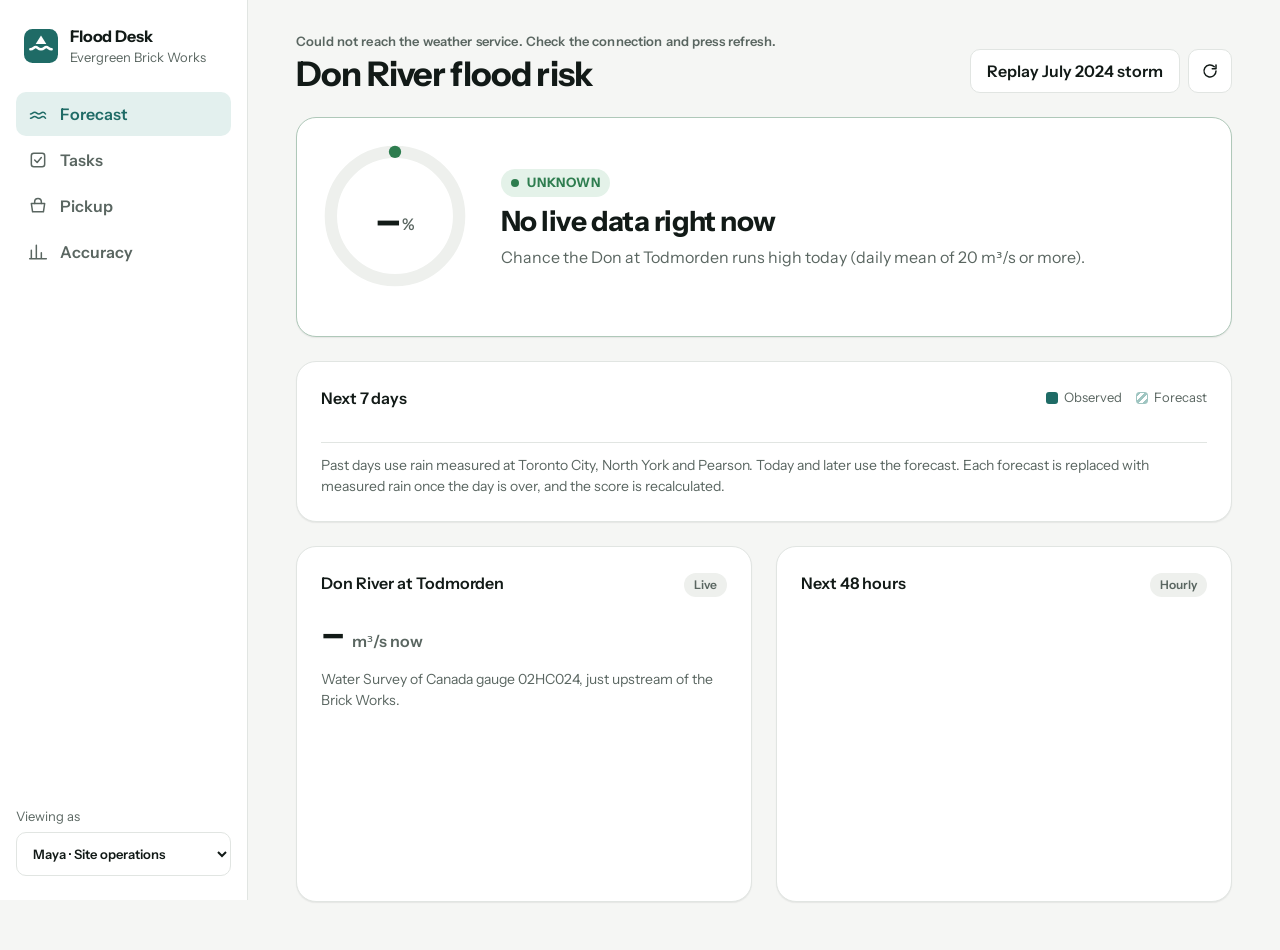
==== app/index.html @ 87faeca7 "WIP: 48-hour target" ====
<!doctype html>
<html lang="en">
<head>
<meta charset="utf-8">
<meta name="viewport" content="width=device-width,initial-scale=1,viewport-fit=cover">
<title>Brick Works Flood Desk</title>
<meta name="description" content="Live Don River flood risk for Evergreen Brick Works, the daily flood protocol for staff, vendors, event clients and visitors, and the Fold-Out Market pickup.">
<meta name="theme-color" content="#f5f6f4" media="(prefers-color-scheme: light)">
<meta name="theme-color" content="#0f1513" media="(prefers-color-scheme: dark)">
<link rel="preload" href="fonts/instrument-sans-400.woff2" as="font" type="font/woff2" crossorigin>
<link rel="preload" href="fonts/instrument-sans-600.woff2" as="font" type="font/woff2" crossorigin>
<link rel="icon" href="data:image/svg+xml,%3Csvg xmlns='http://www.w3.org/2000/svg' viewBox='0 0 32 32'%3E%3Crect width='32' height='32' rx='8' fill='%231f6b66'/%3E%3Cpath d='M6 19c3 0 3-2 5-2s2 2 5 2 3-2 5-2 2 2 5 2' stroke='white' stroke-width='2.4' fill='none' stroke-linecap='round'/%3E%3Cpath d='M16 6l5 8h-10z' fill='white'/%3E%3C/svg%3E">
<link rel="stylesheet" href="styles.css">
</head>
<body>
<a class="skip" href="#main">Skip to content</a>

<div class="shell">
  <aside class="rail" aria-label="Primary">
    <div class="brand">
      <svg viewBox="0 0 32 32" aria-hidden="true"><rect width="32" height="32" rx="8"/><path d="M6 19c3 0 3-2 5-2s2 2 5 2 3-2 5-2 2 2 5 2"/><path class="peak" d="M16 6l5 8h-10z"/></svg>
      <div><strong>Flood Desk</strong><span>Evergreen Brick Works</span></div>
    </div>
    <nav class="tabs" role="tablist" aria-label="Sections">
      <button role="tab" id="tab-forecast" aria-controls="view-forecast" aria-selected="true" data-view="forecast">
        <svg viewBox="0 0 24 24" aria-hidden="true"><path d="M3 17c2.5 0 2.5-2 5-2s2.5 2 5 2 2.5-2 5-2 2.5 2 3 2"/><path d="M3 12c2.5 0 2.5-2 5-2s2.5 2 5 2 2.5-2 5-2 2.5 2 3 2"/></svg>
        <span>Forecast</span></button>
      <button role="tab" id="tab-tasks" aria-controls="view-tasks" aria-selected="false" data-view="tasks">
        <svg viewBox="0 0 24 24" aria-hidden="true"><rect x="4" y="4" width="16" height="16" rx="3"/><path d="M8 12l3 3 5-6"/></svg>
        <span>Tasks</span><em class="count" id="taskCount" hidden></em></button>
      <button role="tab" id="tab-pickup" aria-controls="view-pickup" aria-selected="false" data-view="pickup">
        <svg viewBox="0 0 24 24" aria-hidden="true"><path d="M4 9h16l-1.5 10h-13z"/><path d="M8 9V7a4 4 0 0 1 8 0v2"/></svg>
        <span>Pickup</span></button>
      <button role="tab" id="tab-model" aria-controls="view-model" aria-selected="false" data-view="model">
        <svg viewBox="0 0 24 24" aria-hidden="true"><path d="M4 20V10M10 20V4M16 20v-7M22 20H2"/></svg>
        <span>Accuracy</span></button>
    </nav>
    <div class="rail-foot">
      <label class="who" for="role"><span>Viewing as</span>
        <select id="role">
          <option value="maya">Maya · Site operations</option>
          <option value="aisha">Aisha · Market vendor</option>
          <option value="marcus">Marcus · Events</option>
          <option value="daniel">Daniel · Visitor</option>
        </select>
      </label>
    </div>
  </aside>

  <main id="main">
    <header class="top">
      <div>
        <p class="eyebrow" id="asOf">Loading live data…</p>
        <h1 id="viewTitle">Don River flood risk</h1>
      </div>
      <label class="mobile-role" for="roleM">Viewing as
        <select id="roleM">
          <option value="maya">Maya · Staff</option>
          <option value="aisha">Aisha · Vendor</option>
          <option value="marcus">Marcus · Events</option>
          <option value="daniel">Daniel · Visitor</option>
        </select>
      </label>
      <div class="top-actions">
        <button class="btn quiet" id="replay" type="button" aria-pressed="false">Replay July 2024 storm</button>
        <button class="btn quiet icon" id="refresh" type="button" aria-label="Refresh data">
          <svg viewBox="0 0 24 24" aria-hidden="true"><path d="M20 12a8 8 0 1 1-2.3-5.6M20 4v5h-5"/></svg></button>
      </div>
    </header>

    <!-- FORECAST -->
    <section class="view" id="view-forecast" role="tabpanel" aria-labelledby="tab-forecast">
      <div class="status card" id="status" data-level="normal" aria-live="polite">
        <div class="status-main">
          <div class="dial" aria-hidden="true">
            <svg viewBox="0 0 120 120"><circle class="track" cx="60" cy="60" r="52"/><circle class="arc" id="dialArc" cx="60" cy="60" r="52" pathLength="100"/></svg>
            <div class="dial-num"><strong id="pctToday">–</strong><span>%</span></div>
          </div>
          <div class="status-copy">
            <p class="level-chip"><span class="dot"></span><span id="levelName">Checking</span></p>
            <h2 id="headline">Reading the river and the sky…</h2>
            <p id="subline" class="muted">Chance the Don at Todmorden runs high today (daily mean of 20 m³/s or more).</p>
          </div>
        </div>
        <ul class="drivers" id="drivers" aria-label="What is driving today's risk"></ul>
      </div>

      <div class="card">
        <div class="card-head">
          <h3>Next 7 days</h3>
          <p class="legend"><span class="key obs"></span>Observed <span class="key fc"></span>Forecast</p>
        </div>
        <div class="days" id="days" role="list"></div>
        <p class="note">Past days use rain measured at Toronto City, North York and Pearson. Today and later use the forecast. Each forecast is replaced with measured rain once the day is over, and the score is recalculated.</p>
      </div>

      <div class="grid2">
        <div class="card">
          <div class="card-head"><h3>Don River at Todmorden</h3><span class="tag" id="gaugeTag">Live</span></div>
          <div class="metric"><strong id="flowNow">–</strong><span>m³/s now</span></div>
          <p class="muted small" id="flowSub">Water Survey of Canada gauge 02HC024, just upstream of the Brick Works.</p>
          <div class="chart" id="gaugeChart" role="img" aria-label="River flow over the last 7 days"></div>
        </div>
        <div class="card">
          <div class="card-head"><h3>Next 48 hours</h3><span class="tag">Hourly</span></div>
          <div class="chart tall" id="hourChart" role="img" aria-label="Hourly rain and humidity for the next 48 hours"></div>
          <p class="muted small" id="humidityNote"></p>
        </div>
      </div>
    </section>

    <!-- TASKS -->
    <section class="view" id="view-tasks" role="tabpanel" aria-labelledby="tab-tasks" hidden>
      <div class="card persona" id="persona"></div>
      <div class="card">
        <div class="card-head"><h3 id="todayTitle">Today</h3><span class="level-chip small" id="todayChip"><span class="dot"></span><span></span></span></div>
        <ol class="tasklist" id="todayTasks"></ol>
        <p class="note" id="taskNote"></p>
      </div>
      <div class="card">
        <div class="card-head"><h3>The week ahead</h3><p class="muted small">Levels follow the forecast and change as it does.</p></div>
        <ol class="week" id="week"></ol>
      </div>
      <details class="card">
        <summary><h3>Full protocol, all roles</h3></summary>
        <div class="matrix" id="matrix"></div>
      </details>
    </section>

    <!-- PICKUP -->
    <section class="view" id="view-pickup" role="tabpanel" aria-labelledby="tab-pickup" hidden>
      <div class="card pickup-head">
        <div>
          <p class="eyebrow">Fold-Out Garden Market</p>
          <h2>Pickup at Copp Hall</h2>
          <p class="muted">159 Roxborough Drive · west entrance lift · backups: Yorkminster Park Baptist, Church of the Redeemer</p>
        </div>
        <div class="stockbox"><strong id="available">0</strong><span>packets ready</span><p class="pill" id="phase">Waiting for staff</p></div>
      </div>
      <ol class="steps" id="steps">
        <li>Staff approve the site</li><li>Vendor opens the stall</li><li>Customer reserves</li><li>Vendor hands over</li>
      </ol>
      <div class="card" id="pickupPanel"></div>
      <output id="message" class="toast" role="status" aria-live="polite"></output>
      <p class="note">Rehearsal mode: stock and holds live in this browser and sync across its tabs. Hours and host are proposals. Evergreen stays in charge of closures and re-entry.</p>
    </section>

    <!-- MODEL -->
    <section class="view" id="view-model" role="tabpanel" aria-labelledby="tab-model" hidden>
      <div class="card">
        <div class="card-head"><h3>How good is the forecast?</h3><span class="tag">Tested on 2020 to 2023, unseen in training</span></div>
        <div class="scores">
          <div><strong>20 of 20</strong><span>high-water events flagged at Watch or above, a day ahead or on the day</span></div>
          <div><strong>4.8</strong><span>false-alarm Watch days a year</span></div>
          <div><strong>15 of 20</strong><span>events reached Warning, with 1.3 false-alarm days a year</span></div>
          <div><strong>0.975</strong><span>ranking score (AUC). 1.0 is perfect, 0.5 is a coin flip</span></div>
        </div>
        <p class="note">Plain day-by-day accuracy is 99.0%, but a model that never warns scores 98.4% because high water is rare. That is why the event counts above are the honest measure.</p>
      </div>

      <div class="card">
        <div class="card-head"><h3>Does the 75% humidity rule work?</h3><span class="tag warn">No, not on its own</span></div>
        <div class="tablewrap"><table class="cmp">
          <thead><tr><th scope="col">Signal</th><th scope="col">High-water days caught</th><th scope="col">False alarms</th><th scope="col">Days right</th></tr></thead>
          <tbody>
            <tr><th scope="row">Humidity over 75%</th><td>24 of 24</td><td>1,276</td><td>12.7%</td></tr>
            <tr><th scope="row">Humidity over 80%</th><td>24 of 24</td><td>1,166</td><td>20.2%</td></tr>
            <tr><th scope="row">Over 75% in the 5 h before rain</th><td>22 of 24</td><td>352</td><td>75.8%</td></tr>
            <tr><th scope="row">20 mm of rain or more</th><td>11 of 24</td><td>15</td><td>98.1%</td></tr>
            <tr class="best"><th scope="row">This model (alert at 33%)</th><td>18 of 24</td><td>8</td><td>99.0%</td></tr>
          </tbody>
        </table></div>
        <p class="note">Toronto's humidity passes 75% on about 9 days in 10, flood or not, so the rule warns almost every day. Humidity in the hours before rain does carry a little signal, and the model keeps it as one input. Rain, the rain of the last few days and snowmelt do most of the work.</p>
      </div>

      <div class="card">
        <div class="card-head"><h3>Last 30 days: model against the river</h3><span class="tag">Live check</span></div>
        <div class="chart tall" id="hindcastChart" role="img" aria-label="Model risk and river flow for the last 30 days"></div>
        <p class="muted small" id="hindcastNote"></p>
      </div>

      <div class="card">
        <div class="card-head"><h3>Forecast log</h3><span class="tag">This device</span></div>
        <p class="muted small">Each visit saves the forecast for the days ahead. When a day passes, its measured rain replaces the forecast and the river's real reading is filled in.</p>
        <div class="tablewrap"><table class="cmp" id="ledger"><thead><tr><th scope="col">Day</th><th scope="col">First forecast</th><th scope="col">With measured rain</th><th scope="col">River (daily mean)</th></tr></thead><tbody></tbody></table></div>
      </div>

      <details class="card">
        <summary><h3>Method and limits</h3></summary>
        <div class="prose">
          <p><b>Question.</b> Will the Don at Todmorden (gauge 02HC024) average 20 m³/s or more today? That level was reached on 178 days from 2000 to 2023, about 7 a year. The July 2013 flood averaged 53 m³/s.</p>
          <p><b>Inputs.</b> Today's rain and the two days before, a 0.85-per-day fading total of past rain (how soaked the ground is), heaviest hourly rain, snowmelt, warmth, peak humidity, humidity in the 5 hours before the heaviest rain, pressure swing and season.</p>
          <p><b>Data.</b> Rain from Environment Canada stations (Toronto City, North York, Pearson). Other weather from the Open-Meteo archive. River flow from the Water Survey of Canada. All free, no keys.</p>
          <p><b>Training.</b> Logistic regression trained on 2000 to 2015, alert levels picked on 2016 to 2019, scored once on 2020 to 2023. The shipped version is refit on 2000 to 2023. Retrain with <code>node model/train.mjs</code>.</p>
          <p><b>After 2023.</b> Official daily flows stop at 2023, so later floods were checked by hand: 16 July 2024 scored 94% (Warning), 17 August 2024 scored 21% (Watch) and 2 September 2026 scored 20% (Watch, borderline).</p>
          <p><b>Limits.</b> A forecast is only as good as tomorrow's rain forecast, and summer cloudbursts are the hardest to forecast. The model works by day, so it cannot promise a 5-hour lead on its own. Pair it with the live gauge card, and treat Watch as "get ready".</p>
        </div>
      </details>
    </section>
  </main>
</div>

<script type="module" src="app.js"></script>
</body>
</html>
---- app/styles.css ----
@font-face{font-family:"Instrument Sans";src:url(fonts/instrument-sans-400.woff2) format("woff2");font-weight:400;font-display:swap}
@font-face{font-family:"Instrument Sans";src:url(fonts/instrument-sans-600.woff2) format("woff2");font-weight:500 600;font-display:swap}
@font-face{font-family:"Instrument Sans";src:url(fonts/instrument-sans-700.woff2) format("woff2");font-weight:700;font-display:swap}

:root{
  --bg:#f5f6f4; --surface:#ffffff; --sunk:#eef0ed; --ink:#121a17; --muted:#5a6661; --faint:#8a948f; --line:#e1e5e2;
  --accent:#1f6b66; --accent-ink:#fff; --accent-soft:#e3f0ee;
  --normal:#2e7d4f; --normal-soft:#e4f2e9;
  --watch:#a8650a; --watch-soft:#fbefd9;
  --warning:#c2410c; --warning-soft:#fde6d8;
  --flood:#b42318; --flood-soft:#fbe1de;
  --recovery:#3b5bab; --recovery-soft:#e4e9f7;
  --obs:#1f6b66; --fc:#9fc5c1;
  --font:"Instrument Sans",ui-sans-serif,system-ui,-apple-system,"Segoe UI",sans-serif;
  --s1:4px;--s2:8px;--s3:12px;--s4:16px;--s5:24px;--s6:32px;--s7:48px;
  --r-sm:8px; --r:14px; --r-lg:20px;
  --shadow:0 1px 2px rgb(16 24 20 / .04), 0 1px 1px rgb(16 24 20 / .03);
  --ease:cubic-bezier(.22,.8,.24,1); --fast:160ms; --mid:260ms; --slow:700ms;
  color-scheme:light;
}
@media (prefers-color-scheme:dark){:root:not([data-theme=light]){
  --bg:#0f1513; --surface:#161e1b; --sunk:#1c2522; --ink:#e9eeec; --muted:#a3afaa; --faint:#75817c; --line:#26312d;
  --accent:#5fb3ab; --accent-ink:#06201d; --accent-soft:#17312e;
  --normal:#5cc287; --normal-soft:#15291e; --watch:#e5a23d; --watch-soft:#2e2310;
  --warning:#f08a55; --warning-soft:#32190d; --flood:#f2726a; --flood-soft:#341513; --recovery:#8ea8f0; --recovery-soft:#181f35;
  --obs:#5fb3ab; --fc:#2f5552; --shadow:none; color-scheme:dark;
}}
:root[data-theme=dark]{
  --bg:#0f1513; --surface:#161e1b; --sunk:#1c2522; --ink:#e9eeec; --muted:#a3afaa; --faint:#75817c; --line:#26312d;
  --accent:#5fb3ab; --accent-ink:#06201d; --accent-soft:#17312e;
  --normal:#5cc287; --normal-soft:#15291e; --watch:#e5a23d; --watch-soft:#2e2310;
  --warning:#f08a55; --warning-soft:#32190d; --flood:#f2726a; --flood-soft:#341513; --recovery:#8ea8f0; --recovery-soft:#181f35;
  --obs:#5fb3ab; --fc:#2f5552; --shadow:none; color-scheme:dark;
}

*{box-sizing:border-box}
html{-webkit-text-size-adjust:100%}
body{margin:0;background:var(--bg);color:var(--ink);font:400 16px/1.5 var(--font);-webkit-font-smoothing:antialiased;font-feature-settings:"ss01"}
h1,h2,h3,p,ol,ul,dl,figure{margin:0;padding:0}
ol,ul{list-style:none}
button,select,input{font:inherit;color:inherit}
:focus-visible{outline:2px solid var(--accent);outline-offset:2px;border-radius:6px}
.skip{position:absolute;left:-999px;top:8px;background:var(--surface);padding:8px 12px;border-radius:8px;z-index:9}
.skip:focus{left:8px}
.muted{color:var(--muted)} .small{font-size:14px} .tnum,strong{font-variant-numeric:tabular-nums}
code{font-size:.9em;background:var(--sunk);padding:1px 6px;border-radius:6px}

/* ---------- shell ---------- */
.shell{display:grid;grid-template-columns:248px minmax(0,1fr);min-height:100vh}
.rail{position:sticky;top:0;height:100vh;display:flex;flex-direction:column;gap:var(--s5);padding:var(--s5) var(--s4);border-right:1px solid var(--line);background:var(--surface)}
.brand{display:flex;align-items:center;gap:var(--s3);padding:0 var(--s2)}
.brand svg{width:34px;height:34px;flex:none}
.brand rect{fill:var(--accent)} .brand path{fill:none;stroke:var(--accent-ink);stroke-width:2.4;stroke-linecap:round} .brand .peak{fill:var(--accent-ink);stroke:none}
.brand strong{display:block;font-size:16px;letter-spacing:-.01em} .brand span{display:block;font-size:13px;color:var(--muted)}
.tabs{display:flex;flex-direction:column;gap:2px}
.tabs button{display:flex;align-items:center;gap:var(--s3);min-height:44px;padding:0 var(--s3);border:0;background:none;border-radius:10px;cursor:pointer;color:var(--muted);font-weight:500;text-align:left;transition:background var(--fast) var(--ease),color var(--fast) var(--ease)}
.tabs button svg{width:20px;height:20px;fill:none;stroke:currentColor;stroke-width:1.8;stroke-linecap:round;stroke-linejoin:round;flex:none}
.tabs button:hover{background:var(--sunk);color:var(--ink)}
.tabs button[aria-selected=true]{background:var(--accent-soft);color:var(--accent);font-weight:600}
.tabs button:active{transform:scale(.98)}
.count{margin-left:auto;font-style:normal;font-size:12px;font-weight:700;background:var(--accent);color:var(--accent-ink);border-radius:99px;padding:1px 8px}
.rail-foot{margin-top:auto}
.who{display:grid;gap:6px;font-size:13px;color:var(--muted)}
.who select{min-height:44px;padding:0 var(--s3);border:1px solid var(--line);border-radius:10px;background:var(--surface);color:var(--ink);font-weight:500;cursor:pointer}

main{padding:var(--s6) clamp(16px,4vw,48px) var(--s7);max-width:1120px;width:100%;display:grid;gap:var(--s5);align-content:start}
.top{display:flex;align-items:flex-end;justify-content:space-between;gap:var(--s4);flex-wrap:wrap}
.eyebrow{font-size:13px;font-weight:600;color:var(--muted);letter-spacing:.01em}
h1{font-size:clamp(26px,3vw,34px);line-height:1.1;letter-spacing:-.025em;font-weight:700;margin-top:4px}
.top-actions{display:flex;gap:var(--s2)}
.view{display:grid;gap:var(--s5)}
.view[hidden]{display:none}
.view.enter{animation:enter var(--mid) var(--ease)}
@keyframes enter{from{opacity:0;transform:translateY(6px)}to{opacity:1;transform:none}}

/* ---------- buttons ---------- */
.btn{display:inline-flex;align-items:center;justify-content:center;gap:var(--s2);min-height:44px;padding:0 var(--s4);border-radius:10px;border:1px solid transparent;font-weight:600;cursor:pointer;transition:background var(--fast) var(--ease),border-color var(--fast) var(--ease),transform var(--fast) var(--ease),opacity var(--fast)}
.btn:active:not(:disabled){transform:scale(.97)}
.btn:disabled{opacity:.45;cursor:not-allowed}
.btn.primary{background:var(--accent);color:var(--accent-ink)}
.btn.primary:hover:not(:disabled){filter:brightness(1.08)}
.btn.quiet{background:var(--surface);border-color:var(--line)}
.btn.quiet:hover:not(:disabled){border-color:var(--faint)}
.btn.quiet[aria-pressed=true]{background:var(--watch-soft);border-color:var(--watch);color:var(--watch)}
.btn.icon{width:44px;padding:0}
.btn svg{width:18px;height:18px;fill:none;stroke:currentColor;stroke-width:2;stroke-linecap:round;stroke-linejoin:round}
.btn.spin svg{animation:spin 900ms linear infinite}
@keyframes spin{to{transform:rotate(360deg)}}

/* ---------- cards ---------- */
.card{background:var(--surface);border:1px solid var(--line);border-radius:var(--r-lg);padding:var(--s5);box-shadow:var(--shadow);display:grid;gap:var(--s4);min-width:0}
.card-head{display:flex;align-items:baseline;justify-content:space-between;gap:var(--s3);flex-wrap:wrap}
h2{font-size:clamp(22px,2.4vw,28px);line-height:1.15;letter-spacing:-.02em;font-weight:700}
h3{font-size:16px;font-weight:600;letter-spacing:-.005em}
.tag{font-size:12px;font-weight:600;color:var(--muted);background:var(--sunk);border-radius:99px;padding:3px 10px;white-space:nowrap}
.tag.warn{background:var(--warning-soft);color:var(--warning)}
.note{font-size:14px;color:var(--muted);border-top:1px solid var(--line);padding-top:var(--s3)}
.grid2{display:grid;grid-template-columns:repeat(2,minmax(0,1fr));gap:var(--s5)}
details.card summary{cursor:pointer;list-style:none;display:flex;align-items:center;justify-content:space-between;min-height:28px}
details.card summary::-webkit-details-marker{display:none}
details.card summary::after{content:"";width:9px;height:9px;border-right:2px solid var(--muted);border-bottom:2px solid var(--muted);transform:rotate(45deg);transition:transform var(--fast) var(--ease);margin-right:4px}
details[open].card summary::after{transform:rotate(225deg)}

/* ---------- status hero ---------- */
.status{--lv:var(--normal);--lv-soft:var(--normal-soft);border-color:color-mix(in srgb,var(--lv) 28%,var(--line))}
.status[data-level=watch]{--lv:var(--watch);--lv-soft:var(--watch-soft)}
.status[data-level=warning]{--lv:var(--warning);--lv-soft:var(--warning-soft)}
.status[data-level=flood]{--lv:var(--flood);--lv-soft:var(--flood-soft)}
.status[data-level=recovery]{--lv:var(--recovery);--lv-soft:var(--recovery-soft)}
.status-main{display:flex;align-items:center;gap:clamp(16px,3vw,32px)}
.dial{position:relative;width:clamp(112px,16vw,148px);aspect-ratio:1;flex:none}
.dial svg{width:100%;height:100%;transform:rotate(-90deg)}
.dial circle{fill:none;stroke-width:10}
.dial .track{stroke:var(--sunk)}
.dial .arc{stroke:var(--lv);stroke-linecap:round;stroke-dasharray:0 100;transition:stroke-dasharray 1100ms var(--ease),stroke var(--mid)}
.dial-num{position:absolute;inset:0;display:flex;align-items:center;justify-content:center;gap:1px}
.dial-num strong{font-size:clamp(34px,4.6vw,44px);font-weight:700;letter-spacing:-.04em;line-height:1}
.dial-num span{font-size:16px;font-weight:600;color:var(--muted);margin-top:10px}
.status-copy{display:grid;gap:var(--s2);min-width:0}
.level-chip{display:inline-flex;align-items:center;gap:8px;justify-self:start;font-size:13px;font-weight:700;text-transform:uppercase;letter-spacing:.06em;color:var(--lv);background:var(--lv-soft);padding:4px 10px;border-radius:99px}
.level-chip .dot{width:8px;height:8px;border-radius:50%;background:currentColor}
.status[data-level=warning] .level-chip .dot,.status[data-level=flood] .level-chip .dot{animation:pulse 1.6s var(--ease) infinite}
@keyframes pulse{50%{opacity:.35}}
.level-chip.small{font-size:12px}
.drivers{display:flex;flex-wrap:wrap;gap:var(--s2)}
.drivers li{display:flex;gap:6px;align-items:baseline;font-size:14px;background:var(--sunk);border-radius:10px;padding:6px 12px}
.drivers b{font-weight:600}
.drivers .up{color:var(--lv)}

/* ---------- days strip ---------- */
.days{display:grid;grid-template-columns:repeat(var(--n,10),minmax(0,1fr));gap:var(--s2)}
.day{display:grid;gap:6px;justify-items:center;padding:var(--s3) 4px;border-radius:12px;text-align:center;min-width:0;border:1px solid transparent}
.day.today{background:var(--accent-soft);border-color:color-mix(in srgb,var(--accent) 30%,transparent)}
.day .dow{font-size:13px;font-weight:600}
.day .date{font-size:12px;color:var(--muted)}
.bar{position:relative;width:min(28px,70%);height:84px;background:var(--sunk);border-radius:8px;overflow:hidden}
.bar i{position:absolute;left:0;right:0;bottom:0;border-radius:8px;background:var(--obs);transform-origin:bottom;transform:scaleY(0);transition:transform var(--slow) var(--ease);height:100%}
.day.fc .bar i{background:repeating-linear-gradient(-45deg,var(--fc) 0 4px,color-mix(in srgb,var(--fc) 60%,transparent) 4px 8px)}
.bar i[data-lv=watch]{background:var(--watch)!important}
.bar i[data-lv=warning]{background:var(--warning)!important}
.day .pct{font-size:14px;font-weight:700}
.day .rain{font-size:12px;color:var(--muted);white-space:nowrap}
.legend{display:flex;align-items:center;gap:6px;font-size:13px;color:var(--muted)}
.key{display:inline-block;width:12px;height:12px;border-radius:3px;margin-left:8px}
.key.obs{background:var(--obs)} .key.fc{background:repeating-linear-gradient(-45deg,var(--fc) 0 3px,transparent 3px 6px);border:1px solid var(--fc)}

/* ---------- metric & charts ---------- */
.metric{display:flex;align-items:baseline;gap:var(--s2)}
.metric strong{font-size:40px;font-weight:700;letter-spacing:-.03em;line-height:1}
.metric span{color:var(--muted);font-weight:500}
.chart{width:100%;height:150px}
.chart.tall{height:190px}
.chart svg{width:100%;height:100%;overflow:visible}
.chart text{font:500 11px var(--font);fill:var(--faint)}
.chart .grid{stroke:var(--line);stroke-width:1}
.chart .line{fill:none;stroke:var(--accent);stroke-width:2;stroke-linejoin:round}
.chart .area{fill:var(--accent);opacity:.12}
.chart .thr{stroke:var(--warning);stroke-dasharray:4 4;stroke-width:1.5}
.chart .thrlabel{fill:var(--warning)}
.chart .rainbar{fill:var(--obs)}
.chart .rh{fill:none;stroke:var(--watch);stroke-width:2}
.chart .band{fill:var(--watch);opacity:.08}
.chart .now{stroke:var(--ink);stroke-width:1;opacity:.35}
.chart .risk{fill:none;stroke:var(--warning);stroke-width:2}
.chart .hit{fill:var(--flood)}

/* ---------- tasks ---------- */
.persona{grid-template-columns:auto 1fr;align-items:center}
.avatar{width:56px;height:56px;border-radius:50%;display:grid;place-items:center;font-weight:700;font-size:20px;background:var(--accent-soft);color:var(--accent)}
.persona h2{font-size:22px}
.needs{display:flex;flex-wrap:wrap;gap:6px;margin-top:var(--s2);grid-column:1/-1}
.needs li{font-size:13px;background:var(--sunk);border-radius:99px;padding:4px 10px;color:var(--muted)}
.tasklist{display:grid}
.task{display:grid;grid-template-columns:auto 72px 1fr;gap:var(--s3);align-items:start;padding:var(--s3) 0;border-top:1px solid var(--line)}
.task:first-child{border-top:0}
.task input{appearance:none;width:22px;height:22px;margin:1px 0 0;border:1.5px solid var(--faint);border-radius:7px;cursor:pointer;display:grid;place-items:center;transition:background var(--fast),border-color var(--fast)}
.task input::after{content:"";width:6px;height:11px;border:solid var(--accent-ink);border-width:0 2px 2px 0;transform:rotate(45deg) scale(0);margin-top:-2px;transition:transform var(--fast) var(--ease)}
.task input:checked{background:var(--accent);border-color:var(--accent)}
.task input:checked::after{transform:rotate(45deg) scale(1)}
.task .when{font-size:13px;font-weight:600;color:var(--muted);padding-top:1px}
.task label{cursor:pointer}
.task.done label{color:var(--faint);text-decoration:line-through;text-decoration-color:var(--line)}
.task .owner{font-size:12px;font-weight:600;color:var(--accent);display:block}
.week{display:grid;gap:2px}
.week li{display:grid;grid-template-columns:110px 96px 1fr;gap:var(--s3);align-items:baseline;padding:var(--s3) 0;border-top:1px solid var(--line);font-size:15px}
.week li:first-child{border-top:0}
.week .lv{font-size:12px;font-weight:700;text-transform:uppercase;letter-spacing:.05em}
.lv-normal{color:var(--normal)} .lv-watch{color:var(--watch)} .lv-warning{color:var(--warning)} .lv-flood{color:var(--flood)} .lv-recovery{color:var(--recovery)}
.matrix{display:grid;gap:var(--s5);padding-top:var(--s4)}
.matrix section{display:grid;gap:var(--s2)}
.matrix h4{margin:0;font-size:14px;text-transform:uppercase;letter-spacing:.05em}
.matrix dl{display:grid;grid-template-columns:120px 1fr;gap:6px var(--s3);font-size:14px}
.matrix dt{font-weight:600}
.matrix dd{margin:0;color:var(--muted)}
.matrix dd p+p{margin-top:4px}

/* ---------- pickup ---------- */
.pickup-head{grid-template-columns:1fr auto;align-items:center}
.stockbox{text-align:right;display:grid;justify-items:end;gap:4px}
.stockbox strong{font-size:56px;font-weight:700;letter-spacing:-.04em;line-height:.9}
.stockbox strong.tick{animation:tick 500ms var(--ease)}
@keyframes tick{from{transform:translateY(-8px);opacity:.3}}
.stockbox span{font-size:14px;color:var(--muted)}
.pill{font-size:13px;font-weight:600;border-radius:99px;padding:4px 10px;background:var(--sunk);color:var(--muted)}
.pill[data-phase=open]{background:var(--normal-soft);color:var(--normal)}
.pill[data-phase=paused]{background:var(--watch-soft);color:var(--watch)}
.steps{display:grid;grid-template-columns:repeat(4,1fr);gap:var(--s2);counter-reset:s}
.steps li{counter-increment:s;font-size:14px;font-weight:500;color:var(--muted);padding:var(--s3);border-radius:12px;background:var(--surface);border:1px solid var(--line);display:flex;gap:8px;align-items:center}
.steps li::before{content:counter(s);display:grid;place-items:center;width:24px;height:24px;flex:none;border-radius:50%;background:var(--sunk);font-weight:700;font-size:13px}
.steps li.done{color:var(--ink)} .steps li.done::before{background:var(--accent);color:var(--accent-ink);content:"✓"}
.steps li.now{border-color:var(--accent);color:var(--ink)}
.field{display:grid;gap:6px;font-size:14px;font-weight:600}
.field input{min-height:44px;padding:0 var(--s3);border:1px solid var(--line);border-radius:10px;background:var(--surface);font-weight:500;max-width:240px}
.field input:focus-visible{border-color:var(--accent)}
.checks{border:0;padding:0;margin:0;display:grid;gap:var(--s2)}
.checks legend{font-size:14px;font-weight:600;margin-bottom:var(--s2)}
.checks label,.inline{display:flex;align-items:center;gap:var(--s3);min-height:36px;cursor:pointer}
.checks input,.inline input{width:20px;height:20px;accent-color:var(--accent)}
.row{display:flex;flex-wrap:wrap;gap:var(--s3);align-items:end}
.sub{border-top:1px solid var(--line);padding-top:var(--s4);display:grid;gap:var(--s3)}
.hint{font-size:14px;color:var(--muted);min-height:1.5em}
.ticket{border:1.5px dashed var(--accent);border-radius:14px;padding:var(--s4);display:grid;gap:4px;background:var(--accent-soft)}
.ticket strong{font-size:30px;letter-spacing:.12em;font-weight:700}
.toast{display:block;min-height:1.5em;font-weight:600;color:var(--accent)}
.banner{display:flex;gap:var(--s3);align-items:center;background:var(--warning-soft);color:var(--warning);border-radius:12px;padding:var(--s3) var(--s4);font-size:14px;font-weight:600}

/* ---------- model ---------- */
.scores{display:grid;grid-template-columns:repeat(4,minmax(0,1fr));gap:var(--s4)}
.scores div{display:grid;gap:4px;align-content:start}
.scores strong{font-size:30px;font-weight:700;letter-spacing:-.03em;line-height:1.1}
.scores span{font-size:14px;color:var(--muted)}
.tablewrap{overflow-x:auto;margin:0 calc(var(--s5) * -1);padding:0 var(--s5)}
.cmp{width:100%;border-collapse:collapse;font-size:14px;min-width:460px}
.cmp th,.cmp td{text-align:left;padding:10px 12px 10px 0;border-bottom:1px solid var(--line);font-variant-numeric:tabular-nums}
.cmp thead th{font-size:12px;color:var(--muted);font-weight:600;text-transform:uppercase;letter-spacing:.04em}
.cmp tbody th{font-weight:500}
.cmp tr.best th,.cmp tr.best td{font-weight:700;color:var(--accent)}
.prose{display:grid;gap:var(--s3);padding-top:var(--s4);font-size:15px;max-width:72ch}
.prose b{font-weight:600}

/* ---------- small screens ---------- */
@media (max-width:900px){
  .shell{grid-template-columns:1fr}
  .rail{position:fixed;inset:auto 0 0 0;height:auto;flex-direction:row;padding:6px 8px calc(6px + env(safe-area-inset-bottom));border-right:0;border-top:1px solid var(--line);z-index:5;background:color-mix(in srgb,var(--surface) 92%,transparent);backdrop-filter:blur(12px)}
  .brand,.rail-foot{display:none}
  .tabs{flex-direction:row;flex:1;justify-content:space-around}
  .tabs button{flex-direction:column;gap:2px;font-size:11px;min-height:52px;padding:4px 6px;flex:1;justify-content:center;position:relative}
  .tabs .count{position:absolute;top:2px;right:calc(50% - 22px);margin:0;padding:0 6px;font-size:10px}
  main{padding-bottom:110px;padding-top:var(--s5)}
  .grid2{grid-template-columns:1fr}
  .scores{grid-template-columns:repeat(2,minmax(0,1fr))}
  .mobile-role{display:flex}
}
@media (min-width:901px){.mobile-role{display:none}}
.mobile-role{align-items:center;gap:8px;font-size:13px;color:var(--muted)}
.mobile-role select{min-height:40px;border:1px solid var(--line);border-radius:10px;background:var(--surface);padding:0 10px;font-weight:600}
@media (max-width:640px){
  .card{padding:var(--s4);border-radius:var(--r)}
  .tablewrap{margin:0 calc(var(--s4) * -1);padding:0 var(--s4)}
  .status-main{align-items:flex-start}
  .days{grid-template-columns:repeat(var(--n,10),64px);overflow-x:auto;scroll-snap-type:x mandatory;margin:0 calc(var(--s4) * -1);padding:0 var(--s4) 4px}
  .day{scroll-snap-align:start}
  .steps{grid-template-columns:1fr 1fr}
  .pickup-head{grid-template-columns:1fr}
  .stockbox{justify-items:start;text-align:left}
  .week li{grid-template-columns:88px 1fr}
  .week li .what{grid-column:1/-1}
  .task{grid-template-columns:auto 1fr}
  .task .when{grid-column:2;order:-1;padding:0}
  .task input{grid-row:1/3}
  .matrix dl{grid-template-columns:1fr}
  #replay{font-size:14px;padding:0 12px}
}
@media (prefers-reduced-motion:reduce){
  *,*::before,*::after{animation-duration:1ms!important;animation-iteration-count:1!important;transition-duration:1ms!important}
}
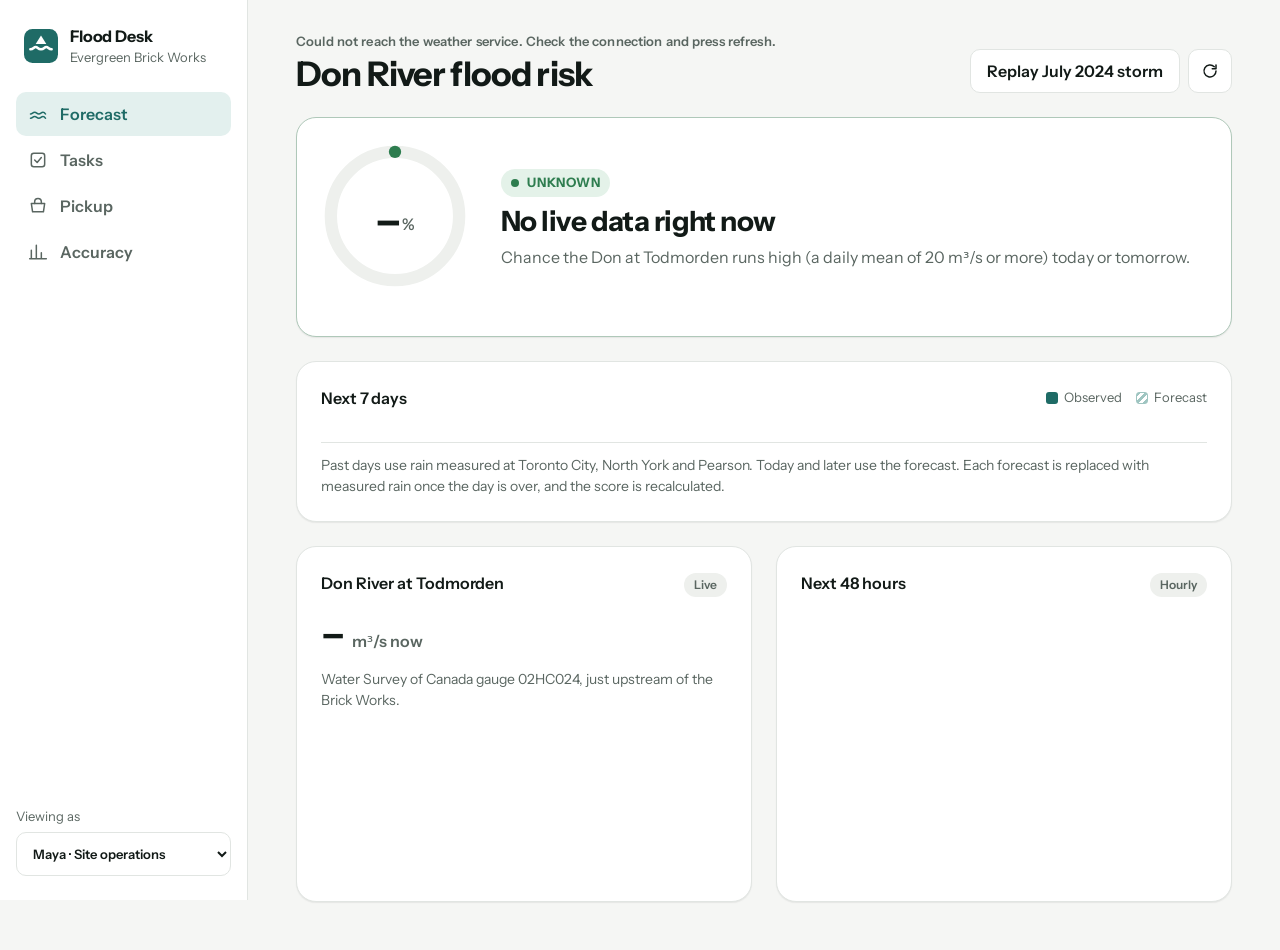
==== commit c8d8d466: "WIP" ====
--- a/app/index.html
+++ b/app/index.html
@@ -79,7 +79,7 @@
           <div class="status-copy">
             <p class="level-chip"><span class="dot"></span><span id="levelName">Checking</span></p>
             <h2 id="headline">Reading the river and the sky…</h2>
-            <p id="subline" class="muted">Chance the Don at Todmorden runs high today (daily mean of 20 m³/s or more).</p>
+            <p id="subline" class="muted">Chance the Don at Todmorden runs high (a daily mean of 20 m³/s or more) today or tomorrow.</p>
           </div>
         </div>
         <ul class="drivers" id="drivers" aria-label="What is driving today's risk"></ul>
@@ -150,12 +150,12 @@
       <div class="card">
         <div class="card-head"><h3>How good is the forecast?</h3><span class="tag">Tested on 2020 to 2023, unseen in training</span></div>
         <div class="scores">
-          <div><strong>20 of 20</strong><span>high-water events flagged at Watch or above, a day ahead or on the day</span></div>
-          <div><strong>4.8</strong><span>false-alarm Watch days a year</span></div>
-          <div><strong>15 of 20</strong><span>events reached Warning, with 1.3 false-alarm days a year</span></div>
-          <div><strong>0.975</strong><span>ranking score (AUC). 1.0 is perfect, 0.5 is a coin flip</span></div>
-        </div>
-        <p class="note">Plain day-by-day accuracy is 99.0%, but a model that never warns scores 98.4% because high water is rare. That is why the event counts above are the honest measure.</p>
+          <div><strong>16 of 20</strong><span>high-water events reached Watch a full day ahead. All 20 by the day itself.</span></div>
+          <div><strong>13 of 20</strong><span>reached Warning a day ahead, 18 of 20 by the day</span></div>
+          <div><strong>13 · 5</strong><span>false-alarm days a year at Watch · at Warning</span></div>
+          <div><strong>0.96</strong><span>ranking score (AUC). 1.0 is perfect, 0.5 is a coin flip</span></div>
+        </div>
+        <p class="note">Plain day-by-day accuracy is 97.7%, but a model that never warns scores 97.0% because high water is rare. That is why the event counts above are the honest measure. These scores assume a good rain forecast for tomorrow; real forecasts miss some cloudbursts, so expect a little worse.</p>
       </div>
 
       <div class="card">
@@ -163,14 +163,14 @@
         <div class="tablewrap"><table class="cmp">
           <thead><tr><th scope="col">Signal</th><th scope="col">High-water days caught</th><th scope="col">False alarms</th><th scope="col">Days right</th></tr></thead>
           <tbody>
-            <tr><th scope="row">Humidity over 75%</th><td>24 of 24</td><td>1,276</td><td>12.7%</td></tr>
-            <tr><th scope="row">Humidity over 80%</th><td>24 of 24</td><td>1,166</td><td>20.2%</td></tr>
-            <tr><th scope="row">Over 75% in the 5 h before rain</th><td>22 of 24</td><td>352</td><td>75.8%</td></tr>
-            <tr><th scope="row">20 mm of rain or more</th><td>11 of 24</td><td>15</td><td>98.1%</td></tr>
-            <tr class="best"><th scope="row">This model (alert at 33%)</th><td>18 of 24</td><td>8</td><td>99.0%</td></tr>
+            <tr><th scope="row">Humidity over 75%</th><td>44 of 44</td><td>1,255</td><td>14.0%</td></tr>
+            <tr><th scope="row">Humidity over 80%</th><td>44 of 44</td><td>1,145</td><td>21.6%</td></tr>
+            <tr><th scope="row">Over 75% in the 5 h before rain</th><td>37 of 44</td><td>336</td><td>76.5%</td></tr>
+            <tr><th scope="row">20 mm of rain or more</th><td>14 of 44</td><td>12</td><td>97.1%</td></tr>
+            <tr class="best"><th scope="row">This model (alert at 35%)</th><td>27 of 44</td><td>16</td><td>97.7%</td></tr>
           </tbody>
         </table></div>
-        <p class="note">Toronto's humidity passes 75% on about 9 days in 10, flood or not, so the rule warns almost every day. Humidity in the hours before rain does carry a little signal, and the model keeps it as one input. Rain, the rain of the last few days and snowmelt do most of the work.</p>
+        <p class="note">Scored on 2020 to 2023 against "high water today or tomorrow". Toronto's humidity passes 75% on about 9 days in 10, flood or not, so the rule warns almost every day. A model built on humidity alone catches only 7 of 20 events a day ahead, with 44 false-alarm days a year. Humidity in the hours before rain carries a little signal, so the model keeps it as one input. Rain today and tomorrow, the last few days of rain and snowmelt do most of the work.</p>
       </div>
 
       <div class="card">
@@ -188,12 +188,12 @@
       <details class="card">
         <summary><h3>Method and limits</h3></summary>
         <div class="prose">
-          <p><b>Question.</b> Will the Don at Todmorden (gauge 02HC024) average 20 m³/s or more today? That level was reached on 178 days from 2000 to 2023, about 7 a year. The July 2013 flood averaged 53 m³/s.</p>
-          <p><b>Inputs.</b> Today's rain and the two days before, a 0.85-per-day fading total of past rain (how soaked the ground is), heaviest hourly rain, snowmelt, warmth, peak humidity, humidity in the 5 hours before the heaviest rain, pressure swing and season.</p>
+          <p><b>Question.</b> Will the Don at Todmorden (gauge 02HC024) average 20 m³/s or more today or tomorrow? That level was reached on 178 days from 2000 to 2023, about 7 a year. The July 2013 flood averaged 53 m³/s.</p>
+          <p><b>Inputs.</b> Rain today and tomorrow (forecast) and the two days before, a 0.85-per-day fading total of past rain (how soaked the ground is), heaviest hourly rain, snowmelt, warmth, peak humidity, humidity in the 5 hours before the heaviest rain, pressure swing and season.</p>
           <p><b>Data.</b> Rain from Environment Canada stations (Toronto City, North York, Pearson). Other weather from the Open-Meteo archive. River flow from the Water Survey of Canada. All free, no keys.</p>
           <p><b>Training.</b> Logistic regression trained on 2000 to 2015, alert levels picked on 2016 to 2019, scored once on 2020 to 2023. The shipped version is refit on 2000 to 2023. Retrain with <code>node model/train.mjs</code>.</p>
-          <p><b>After 2023.</b> Official daily flows stop at 2023, so later floods were checked by hand: 16 July 2024 scored 94% (Warning), 17 August 2024 scored 21% (Watch) and 2 September 2026 scored 20% (Watch, borderline).</p>
-          <p><b>Limits.</b> A forecast is only as good as tomorrow's rain forecast, and summer cloudbursts are the hardest to forecast. The model works by day, so it cannot promise a 5-hour lead on its own. Pair it with the live gauge card, and treat Watch as "get ready".</p>
+          <p><b>After 2023.</b> Official daily flows stop at 2023, so later floods were checked by hand, using measured rain. The day before the 16 July 2024 flood scored 95% (Warning). The day before 17 August 2024 scored 28% (Watch). The day before 2 September 2026 scored 16% (Watch, just over the line).</p>
+          <p><b>Limits.</b> Training used the rain that actually fell tomorrow, so in daily use the model is only as good as the rain forecast, and summer cloudbursts are the hardest to forecast. It works by day, so it cannot promise an exact 5-hour lead. Pair it with the live gauge card and the hourly chart, and treat Watch as "get ready".</p>
         </div>
       </details>
     </section>
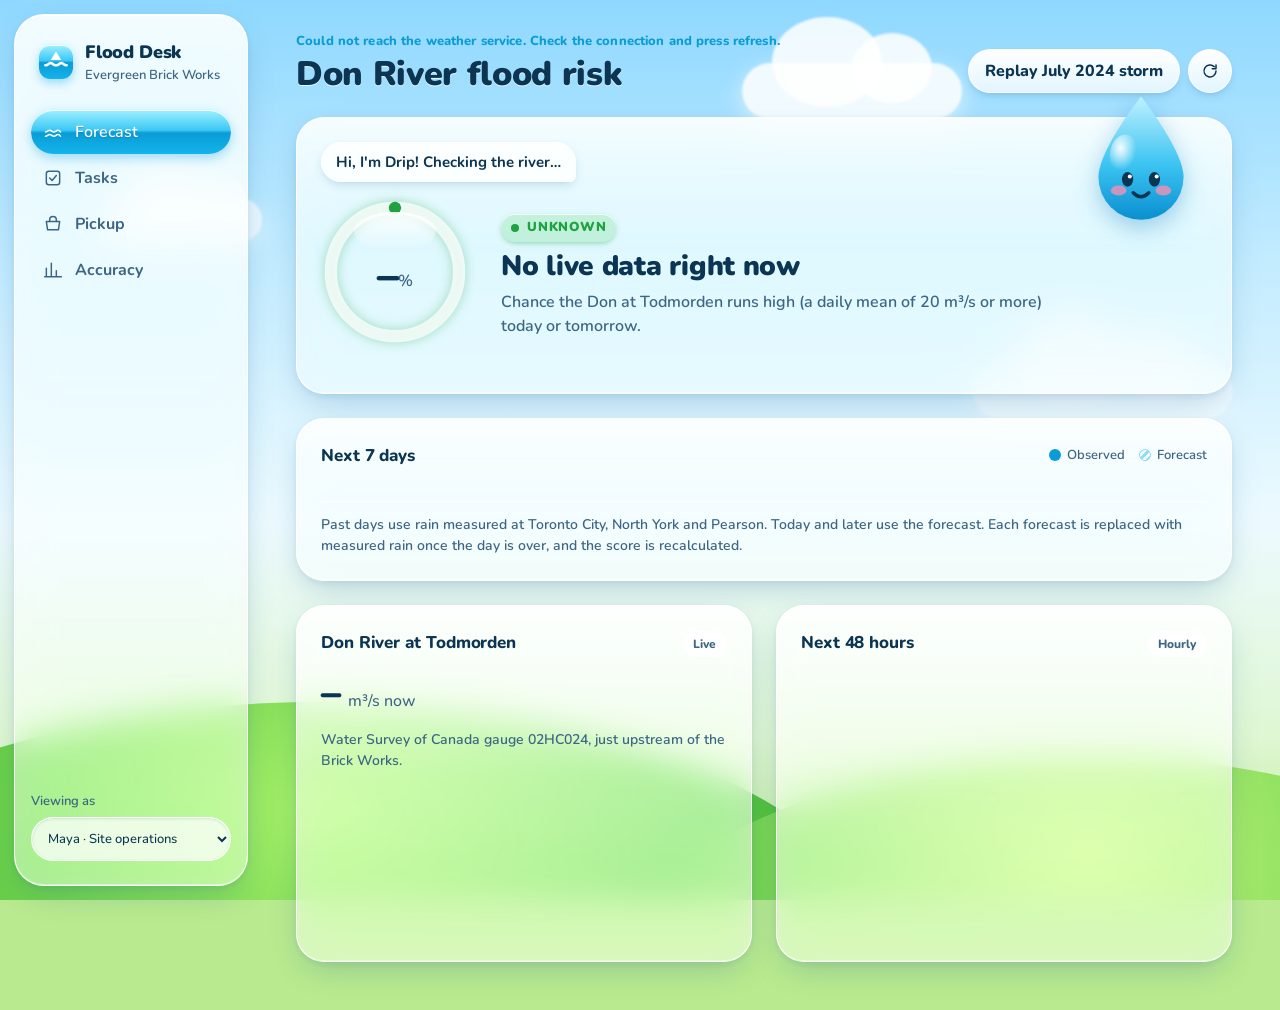
==== commit d5566837: "Restyle the Flood Desk in a glossy sky-and-bubbles look with Drip the mascot Glass panels, gel butto" ====
--- a/app/index.html
+++ b/app/index.html
@@ -5,14 +5,21 @@
 <meta name="viewport" content="width=device-width,initial-scale=1,viewport-fit=cover">
 <title>Brick Works Flood Desk</title>
 <meta name="description" content="Live Don River flood risk for Evergreen Brick Works, the daily flood protocol for staff, vendors, event clients and visitors, and the Fold-Out Market pickup.">
-<meta name="theme-color" content="#f5f6f4" media="(prefers-color-scheme: light)">
-<meta name="theme-color" content="#0f1513" media="(prefers-color-scheme: dark)">
-<link rel="preload" href="fonts/instrument-sans-400.woff2" as="font" type="font/woff2" crossorigin>
-<link rel="preload" href="fonts/instrument-sans-600.woff2" as="font" type="font/woff2" crossorigin>
+<meta name="theme-color" content="#bfe9ff" media="(prefers-color-scheme: light)">
+<meta name="theme-color" content="#06223f" media="(prefers-color-scheme: dark)">
+<link rel="preload" href="fonts/nunito-latin.woff2" as="font" type="font/woff2" crossorigin>
 <link rel="icon" href="data:image/svg+xml,%3Csvg xmlns='http://www.w3.org/2000/svg' viewBox='0 0 32 32'%3E%3Crect width='32' height='32' rx='8' fill='%231f6b66'/%3E%3Cpath d='M6 19c3 0 3-2 5-2s2 2 5 2 3-2 5-2 2 2 5 2' stroke='white' stroke-width='2.4' fill='none' stroke-linecap='round'/%3E%3Cpath d='M16 6l5 8h-10z' fill='white'/%3E%3C/svg%3E">
 <link rel="stylesheet" href="styles.css">
 </head>
 <body>
+<div class="sky" aria-hidden="true">
+  <i class="cloud c1"></i><i class="cloud c2"></i><i class="cloud c3"></i>
+  <span class="bubble" style="--x:6%;--s:28px;--d:24s;--o:0s"></span><span class="bubble" style="--x:18%;--s:14px;--d:19s;--o:-6s"></span>
+  <span class="bubble" style="--x:31%;--s:40px;--d:30s;--o:-12s"></span><span class="bubble" style="--x:47%;--s:18px;--d:22s;--o:-3s"></span>
+  <span class="bubble" style="--x:62%;--s:34px;--d:27s;--o:-17s"></span><span class="bubble" style="--x:74%;--s:12px;--d:18s;--o:-9s"></span>
+  <span class="bubble" style="--x:86%;--s:46px;--d:33s;--o:-21s"></span><span class="bubble" style="--x:94%;--s:20px;--d:21s;--o:-14s"></span>
+  <i class="hill h1"></i><i class="hill h2"></i>
+</div>
 <a class="skip" href="#main">Skip to content</a>
 
 <div class="shell">
@@ -71,6 +78,21 @@
     <!-- FORECAST -->
     <section class="view" id="view-forecast" role="tabpanel" aria-labelledby="tab-forecast">
       <div class="status card" id="status" data-level="normal" aria-live="polite">
+        <svg class="drip" viewBox="0 0 100 120" aria-hidden="true">
+          <defs>
+            <linearGradient id="dripBody" x1="0" y1="0" x2="0" y2="1"><stop offset="0" stop-color="#bff1ff"/><stop offset=".55" stop-color="#3cc4f2"/><stop offset="1" stop-color="#0a8fd0"/></linearGradient>
+            <radialGradient id="dripShine" cx=".35" cy=".3" r=".5"><stop offset="0" stop-color="#fff" stop-opacity=".95"/><stop offset="1" stop-color="#fff" stop-opacity="0"/></radialGradient>
+          </defs>
+          <path class="drip-body" d="M50 4C50 4 12 52 12 76a38 38 0 0 0 76 0C88 52 50 4 50 4Z" fill="url(#dripBody)"/>
+          <ellipse cx="36" cy="58" rx="14" ry="20" fill="url(#dripShine)"/>
+          <ellipse class="cheek" cx="30" cy="88" rx="7" ry="4.5"/><ellipse class="cheek" cx="70" cy="88" rx="7" ry="4.5"/>
+          <g class="eyes"><ellipse cx="38" cy="78" rx="5" ry="6.5"/><ellipse cx="62" cy="78" rx="5" ry="6.5"/><circle class="glint" cx="40" cy="75.5" r="1.8"/><circle class="glint" cx="64" cy="75.5" r="1.8"/></g>
+          <path class="mouth m-happy" d="M43 90q7 7 14 0"/>
+          <ellipse class="mouth m-o" cx="50" cy="93" rx="4" ry="4.5"/>
+          <path class="mouth m-worry" d="M42 95q4-4 8 0t8 0"/>
+          <g class="sweat"><path d="M84 52c0 0-6 8-6 12a6 6 0 0 0 12 0c0-4-6-12-6-12Z"/></g>
+        </svg>
+        <p class="speech" id="speech">Hi, I'm Drip! Checking the river…</p>
         <div class="status-main">
           <div class="dial" aria-hidden="true">
             <svg viewBox="0 0 120 120"><circle class="track" cx="60" cy="60" r="52"/><circle class="arc" id="dialArc" cx="60" cy="60" r="52" pathLength="100"/></svg>
--- a/app/styles.css
+++ b/app/styles.css
@@ -1,6 +1,4 @@
-@font-face{font-family:"Instrument Sans";src:url(fonts/instrument-sans-400.woff2) format("woff2");font-weight:400;font-display:swap}
-@font-face{font-family:"Instrument Sans";src:url(fonts/instrument-sans-600.woff2) format("woff2");font-weight:500 600;font-display:swap}
-@font-face{font-family:"Instrument Sans";src:url(fonts/instrument-sans-700.woff2) format("woff2");font-weight:700;font-display:swap}
+@font-face{font-family:"Nunito";src:url(fonts/nunito-latin.woff2) format("woff2");font-weight:200 1000;font-display:swap}
 
 :root{
   --bg:#f5f6f4; --surface:#ffffff; --sunk:#eef0ed; --ink:#121a17; --muted:#5a6661; --faint:#8a948f; --line:#e1e5e2;
@@ -274,3 +272,149 @@
 @media (prefers-reduced-motion:reduce){
   *,*::before,*::after{animation-duration:1ms!important;animation-iteration-count:1!important;transition-duration:1ms!important}
 }
+
+/* =====================================================================
+   Aero theme: glossy sky, glass panels, bubbles, and Drip the mascot.
+   Overrides the base tokens above; layout rules stay the same.
+   ===================================================================== */
+:root{
+  --font:"Nunito",ui-rounded,ui-sans-serif,system-ui,sans-serif;
+  --bg:#d9f3ff; --surface:rgba(255,255,255,.62); --sunk:rgba(255,255,255,.62); --ink:#0b3552; --muted:#3c6683; --faint:#6f93ab; --line:rgba(255,255,255,.9);
+  --accent:#0a9cd6; --accent-ink:#fff; --accent-soft:rgba(10,156,214,.14);
+  --normal:#1fa23f; --normal-soft:rgba(83,214,96,.22); --watch:#c77d00; --watch-soft:rgba(255,196,48,.28);
+  --warning:#e05a00; --warning-soft:rgba(255,138,61,.24); --flood:#d4243c; --flood-soft:rgba(255,92,112,.22);
+  --recovery:#5a54d6; --recovery-soft:rgba(150,140,255,.22); --obs:#0a9cd6; --fc:#8edcf7;
+  --r-lg:28px; --r:22px;
+  --glass:linear-gradient(180deg,rgba(255,255,255,.9) 0%,rgba(255,255,255,.6) 48%,rgba(255,255,255,.5) 100%);
+  --shadow:0 12px 32px -8px rgba(14,90,140,.28),0 2px 6px rgba(14,90,140,.08),inset 0 1px 0 #fff,inset 0 -1px 0 rgba(255,255,255,.4);
+  --gel:linear-gradient(180deg,#9ef0ff 0%,#3cc8f5 46%,#0a9cd6 52%,#14b4ec 100%);
+  --gel-green:linear-gradient(180deg,#c9ff9a 0%,#6ad84a 46%,#2fb32d 52%,#4cc93a 100%);
+}
+@media (prefers-color-scheme:dark){:root:not([data-theme=light]){
+  --bg:#06223f; --surface:rgba(16,58,96,.55); --sunk:rgba(120,200,255,.12); --ink:#e6f7ff; --muted:#a6cde6; --faint:#79a6c4; --line:rgba(160,220,255,.22);
+  --accent:#4fd2ff; --accent-ink:#04263f; --accent-soft:rgba(79,210,255,.16); --obs:#4fd2ff; --fc:#2b6f96;
+  --normal:#7ef08a; --watch:#ffc94a; --warning:#ff9a55; --flood:#ff7484; --recovery:#b0a8ff;
+  --glass:linear-gradient(180deg,rgba(40,110,170,.55) 0%,rgba(14,52,90,.5) 50%,rgba(10,40,72,.55) 100%);
+  --shadow:0 14px 34px -10px rgba(0,0,0,.55),inset 0 1px 0 rgba(180,235,255,.35);
+}}
+:root[data-theme=dark]{
+  --bg:#06223f; --surface:rgba(16,58,96,.55); --sunk:rgba(120,200,255,.12); --ink:#e6f7ff; --muted:#a6cde6; --faint:#79a6c4; --line:rgba(160,220,255,.22);
+  --accent:#4fd2ff; --accent-ink:#04263f; --accent-soft:rgba(79,210,255,.16); --obs:#4fd2ff; --fc:#2b6f96;
+  --normal:#7ef08a; --watch:#ffc94a; --warning:#ff9a55; --flood:#ff7484; --recovery:#b0a8ff;
+  --glass:linear-gradient(180deg,rgba(40,110,170,.55) 0%,rgba(14,52,90,.5) 50%,rgba(10,40,72,.55) 100%);
+  --shadow:0 14px 34px -10px rgba(0,0,0,.55),inset 0 1px 0 rgba(180,235,255,.35);
+}
+
+html{background:#b9ea8f}
+body{min-height:100vh;background:linear-gradient(180deg,#8fd8ff 0%,#c4ecff 30%,#ecfaff 58%,#dff7d2 82%,#b9ea8f 100%) fixed;font-weight:600}
+@media (prefers-color-scheme:dark){:root:not([data-theme=light]) body{background:linear-gradient(180deg,#041a33 0%,#0a3358 45%,#0e4a63 75%,#11523f 100%) fixed}}
+:root[data-theme=dark] body{background:linear-gradient(180deg,#041a33 0%,#0a3358 45%,#0e4a63 75%,#11523f 100%) fixed}
+.shell{position:relative;z-index:1}
+
+/* sky layer */
+.sky{position:fixed;inset:0;z-index:0;pointer-events:none;overflow:hidden}
+.cloud{position:absolute;border-radius:999px;background:rgba(255,255,255,.85);filter:blur(1px);box-shadow:0 8px 24px rgba(255,255,255,.6)}
+.cloud::before,.cloud::after{content:"";position:absolute;background:inherit;border-radius:50%}
+.c1{width:220px;height:56px;top:7%;left:58%}.c1::before{width:110px;height:90px;left:30px;top:-46px}.c1::after{width:80px;height:70px;left:110px;top:-30px}
+.c2{width:160px;height:44px;top:22%;left:8%;opacity:.8}.c2::before{width:80px;height:70px;left:24px;top:-36px}.c2::after{width:60px;height:52px;left:84px;top:-24px}
+.c3{width:260px;height:60px;top:40%;left:76%;opacity:.6}.c3::before{width:120px;height:100px;left:40px;top:-52px}.c3::after{width:90px;height:76px;left:140px;top:-34px}
+.hill{position:absolute;border-radius:50%;bottom:-38vh;height:60vh}
+.h1{left:-20vw;width:90vw;background:radial-gradient(ellipse at 50% 20%,#a6f06a,#4cbf3a 60%,#2f9e2f)}
+.h2{right:-25vw;width:80vw;bottom:-44vh;background:radial-gradient(ellipse at 50% 20%,#c4f77d,#62cc45 60%,#3aa63a)}
+@media (prefers-color-scheme:dark){:root:not([data-theme=light]) .cloud{background:rgba(160,210,255,.12);box-shadow:none}:root:not([data-theme=light]) .hill{filter:brightness(.35) saturate(.8)}}
+:root[data-theme=dark] .cloud{background:rgba(160,210,255,.12);box-shadow:none} :root[data-theme=dark] .hill{filter:brightness(.35) saturate(.8)}
+.bubble{position:absolute;left:var(--x);bottom:-60px;width:var(--s);height:var(--s);border-radius:50%;
+  background:radial-gradient(circle at 32% 28%,rgba(255,255,255,.95) 0 12%,rgba(255,255,255,.25) 22%,rgba(150,225,255,.18) 60%,rgba(255,255,255,.55) 100%);
+  border:1px solid rgba(255,255,255,.7);box-shadow:inset -3px -4px 8px rgba(80,180,240,.25);opacity:.75;
+  animation:rise var(--d) linear var(--o) infinite}
+@keyframes rise{0%{transform:translate3d(0,0,0)}50%{transform:translate3d(18px,-55vh,0)}100%{transform:translate3d(-8px,-115vh,0)}}
+
+/* glass surfaces */
+.card,.rail,.steps li{background:var(--glass);border:1px solid var(--line);box-shadow:var(--shadow);-webkit-backdrop-filter:blur(18px) saturate(1.5);backdrop-filter:blur(18px) saturate(1.5)}
+.card{border-radius:var(--r-lg)}
+.rail{margin:14px 0 14px 14px;height:calc(100vh - 28px);top:14px;border-radius:30px}
+.brand rect{fill:url(#none);fill:#0a9cd6}
+.brand svg{border-radius:11px;background:var(--gel);box-shadow:inset 0 1px 0 rgba(255,255,255,.9),0 4px 10px rgba(10,156,214,.35)}
+.brand rect{fill:transparent}
+.brand strong{font-weight:900;font-size:18px}
+h1{font-weight:900;letter-spacing:-.01em;color:var(--ink);text-shadow:0 1px 0 rgba(255,255,255,.8)}
+h2{font-weight:900;letter-spacing:-.01em}
+h3{font-weight:800;font-size:17px}
+.eyebrow{font-weight:800;color:var(--accent)}
+.tabs button{border-radius:999px;font-weight:700}
+.tabs button:hover{background:rgba(255,255,255,.55)}
+.tabs button[aria-selected=true]{background:var(--gel);color:#fff;text-shadow:0 1px 1px rgba(0,80,130,.35);box-shadow:inset 0 1px 0 rgba(255,255,255,.85),0 4px 12px rgba(10,156,214,.35)}
+.count{background:var(--gel-green);color:#fff;box-shadow:inset 0 1px 0 rgba(255,255,255,.8)}
+.tabs button[aria-selected=true] .count{background:#fff;color:var(--accent)}
+.who select,.mobile-role select,.field input{border-radius:999px;background:rgba(255,255,255,.75);border-color:rgba(255,255,255,.95);box-shadow:inset 0 1px 3px rgba(14,90,140,.15)}
+
+/* gel buttons */
+.btn{border-radius:999px;font-weight:800;position:relative;overflow:hidden}
+.btn.primary{background:var(--gel);color:#fff;text-shadow:0 1px 1px rgba(0,80,130,.4);box-shadow:inset 0 1px 0 rgba(255,255,255,.9),inset 0 -2px 4px rgba(0,90,150,.25),0 6px 14px -4px rgba(10,156,214,.6)}
+.btn.primary:hover:not(:disabled){filter:brightness(1.06) saturate(1.1)}
+.btn.quiet{background:linear-gradient(180deg,#fff,rgba(255,255,255,.7));border-color:rgba(255,255,255,.95);box-shadow:inset 0 1px 0 #fff,0 4px 10px -4px rgba(14,90,140,.35)}
+.btn.quiet[aria-pressed=true]{background:linear-gradient(180deg,#fff6c8,#ffd65c);border-color:#ffe48a;color:#7a4a00}
+
+/* status hero + Drip */
+.status{position:relative;overflow:visible;padding-right:clamp(24px,12vw,170px)}
+.drip{position:absolute;right:clamp(10px,3vw,34px);top:-26px;width:clamp(70px,9vw,112px);filter:drop-shadow(0 8px 12px rgba(10,120,190,.35));transform-origin:50% 100%;animation:bob 3.2s ease-in-out infinite}
+@keyframes bob{50%{transform:translateY(-6px) rotate(-2deg)}}
+.drip .eyes ellipse{fill:#0b3552} .drip .glint{fill:#fff} .drip .cheek{fill:#ff8fb1;opacity:.75}
+.drip .mouth{fill:none;stroke:#0b3552;stroke-width:3;stroke-linecap:round;display:none}
+.drip .m-o{fill:#0b3552;stroke:none}
+.drip .sweat{display:none;fill:#bdf0ff;stroke:#3cc4f2;stroke-width:1.5}
+.status[data-level=normal] .m-happy,.status[data-level=recovery] .m-happy{display:block}
+.status[data-level=watch] .m-o{display:block}
+.status[data-level=warning] .m-worry,.status[data-level=flood] .m-worry{display:block}
+.status[data-level=warning] .sweat,.status[data-level=flood] .sweat{display:block}
+.status[data-level=warning] .drip,.status[data-level=flood] .drip{animation:shiver .5s ease-in-out infinite}
+@keyframes shiver{25%{transform:rotate(-3deg)}75%{transform:rotate(3deg)}}
+.speech{position:relative;justify-self:start;max-width:46ch;font-size:15px;font-weight:700;color:var(--ink);background:rgba(255,255,255,.85);border:1px solid #fff;border-radius:20px 20px 6px 20px;padding:8px 14px;box-shadow:0 4px 12px -4px rgba(14,90,140,.3)}
+@media (prefers-color-scheme:dark){:root:not([data-theme=light]) .speech{background:rgba(180,230,255,.14);border-color:rgba(180,230,255,.25)}}
+.dial .track{stroke:rgba(255,255,255,.75)}
+.dial svg{filter:drop-shadow(0 0 6px color-mix(in srgb,var(--lv) 45%,transparent))}
+.dial::after{content:"";position:absolute;left:22%;right:22%;top:9%;height:24%;border-radius:50%;background:linear-gradient(180deg,rgba(255,255,255,.9),rgba(255,255,255,0));pointer-events:none}
+.dial-num strong{font-weight:900}
+.level-chip{border-radius:999px;font-weight:900;box-shadow:inset 0 1px 0 rgba(255,255,255,.8),0 2px 6px -2px color-mix(in srgb,var(--lv) 60%,transparent)}
+.drivers li{border-radius:999px;background:rgba(255,255,255,.7);border:1px solid #fff;font-weight:600}
+@media (prefers-color-scheme:dark){:root:not([data-theme=light]) .drivers li{background:rgba(180,230,255,.1);border-color:rgba(180,230,255,.2)}}
+.tag{border-radius:999px;background:rgba(255,255,255,.75);border:1px solid #fff;font-weight:800}
+
+/* day strip as glass tubes */
+.day{border-radius:20px}
+.day.today{background:rgba(255,255,255,.6);border-color:#fff;box-shadow:0 6px 16px -6px rgba(10,156,214,.45)}
+.bar{border-radius:999px;background:rgba(255,255,255,.7);border:1px solid #fff;box-shadow:inset 0 2px 5px rgba(14,90,140,.18)}
+.bar i{border-radius:999px;background:var(--gel)}
+.bar i::after{content:"";position:absolute;left:18%;top:4px;width:28%;bottom:4px;border-radius:999px;background:linear-gradient(180deg,rgba(255,255,255,.8),rgba(255,255,255,0))}
+.day.fc .bar i{background:linear-gradient(180deg,#d9f6ff,#8edcf7);opacity:.9}
+.bar i[data-lv=watch]{background:linear-gradient(180deg,#fff0a6,#ffc21a 50%,#f0a500)!important}
+.bar i[data-lv=warning]{background:linear-gradient(180deg,#ffd0a8,#ff8a3d 50%,#ee6a10)!important}
+.day .pct{font-weight:900}
+.key{border-radius:50%}
+.metric strong,.stockbox strong,.scores strong{font-weight:900}
+.chart .line{stroke-width:2.5}
+.chart .rainbar{fill:#3cc4f2}
+
+/* tasks, pickup, tables */
+.avatar{background:var(--gel);color:#fff;font-weight:900;text-shadow:0 1px 1px rgba(0,80,130,.4);box-shadow:inset 0 2px 0 rgba(255,255,255,.8),0 6px 14px -4px rgba(10,156,214,.6)}
+.needs li{border-radius:999px;background:rgba(255,255,255,.7);border:1px solid #fff}
+.task input{border-radius:50%;background:rgba(255,255,255,.8);border-color:#9fd7ef}
+.task input:checked{background:var(--gel-green);border-color:#4cc93a}
+.steps li{border-radius:20px}
+.steps li::before{background:rgba(255,255,255,.8)}
+.steps li.done::before{background:var(--gel-green);color:#fff}
+.steps li.now{border-color:#7fdcff;box-shadow:0 0 0 3px rgba(79,210,255,.35),var(--shadow)}
+.pill{border-radius:999px;font-weight:800}
+.ticket{border-radius:22px;border-color:#7fdcff;background:rgba(255,255,255,.7)}
+.banner{border-radius:999px}
+.cmp tr.best th,.cmp tr.best td{color:var(--accent)}
+.note{border-top-color:rgba(255,255,255,.9)}
+@media (prefers-color-scheme:dark){:root:not([data-theme=light]) .note{border-top-color:var(--line)}}
+
+@media (max-width:900px){
+  .rail{margin:0;height:auto;top:auto;border-radius:28px 28px 0 0;background:var(--glass)}
+  .status{padding-right:var(--s4)}
+  .drip{width:64px;top:-30px;right:12px}
+  .speech{margin-right:56px}
+}
+@media (prefers-reduced-motion:reduce){.bubble,.drip{animation:none!important}}
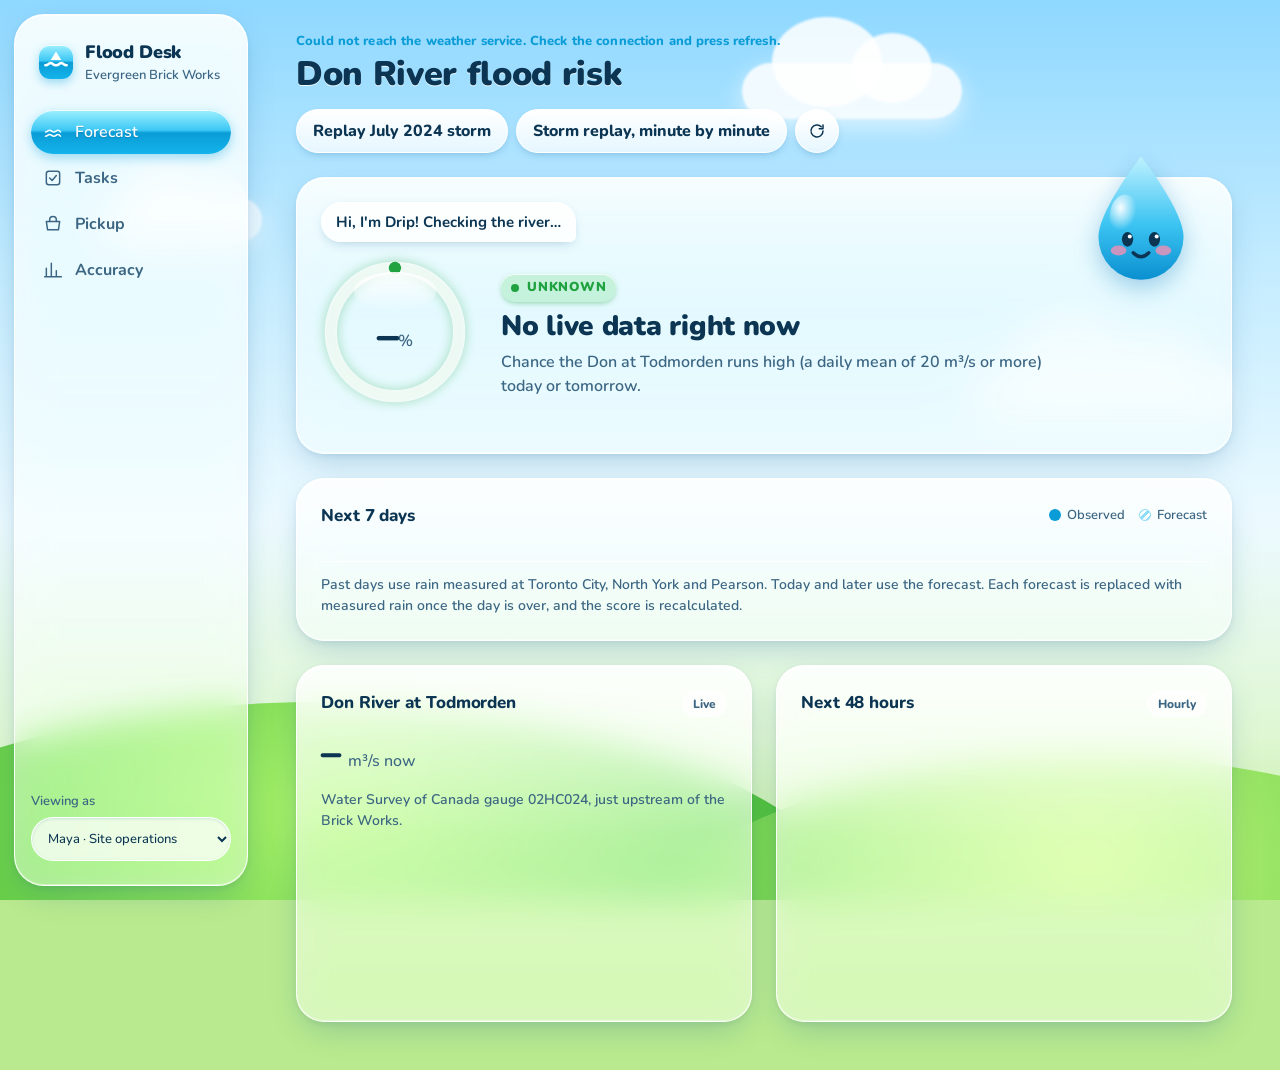
==== commit e6ada110: "Add live TRCA gauge alert, honest backtest and minute-by-minute storm replay Prepare (rain) and Move" ====
--- a/app/index.html
+++ b/app/index.html
@@ -70,6 +70,7 @@
       </label>
       <div class="top-actions">
         <button class="btn quiet" id="replay" type="button" aria-pressed="false">Replay July 2024 storm</button>
+        <a class="btn quiet" href="replay.html" id="stormReplay">Storm replay, minute by minute</a>
         <button class="btn quiet icon" id="refresh" type="button" aria-label="Refresh data">
           <svg viewBox="0 0 24 24" aria-hidden="true"><path d="M20 12a8 8 0 1 1-2.3-5.6M20 4v5h-5"/></svg></button>
       </div>
--- a/app/styles.css
+++ b/app/styles.css
@@ -418,3 +418,4 @@
   .speech{margin-right:56px}
 }
 @media (prefers-reduced-motion:reduce){.bubble,.drip{animation:none!important}}
+a.btn{text-decoration:none;color:inherit}
